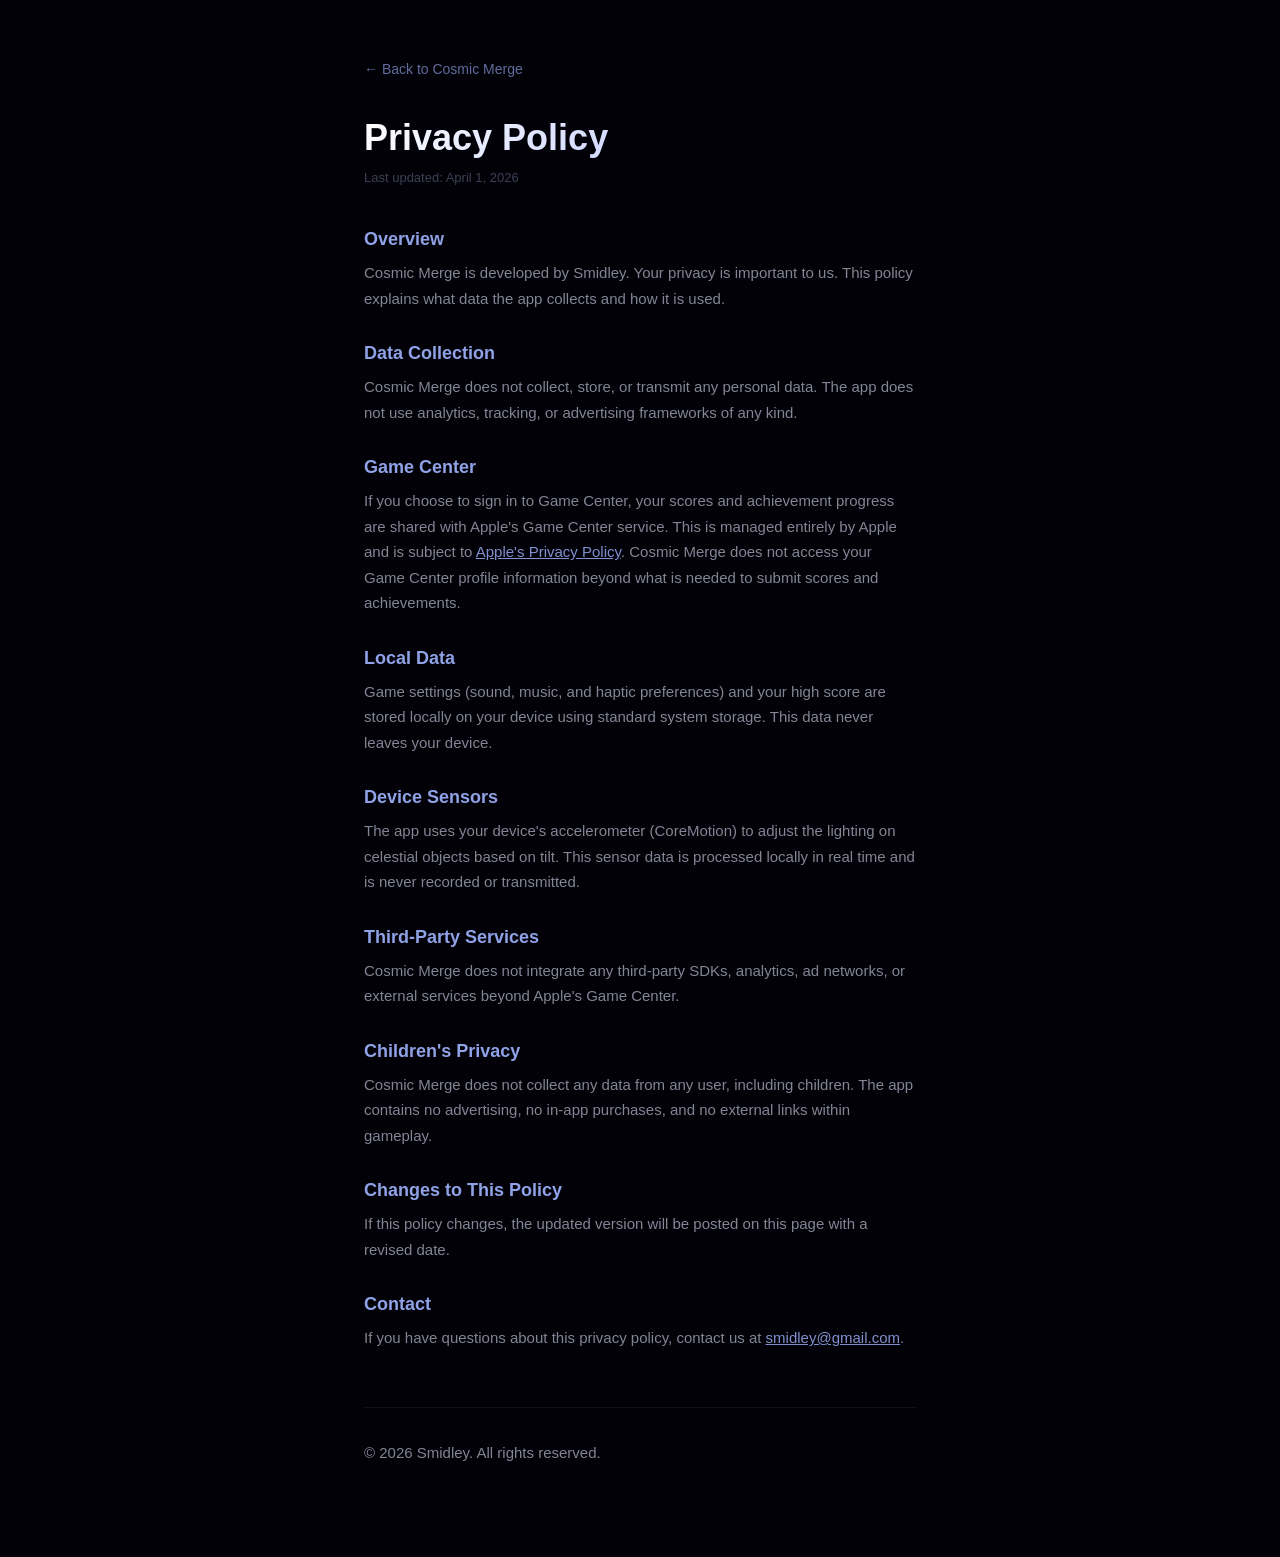
==== privacy.html @ 7b27122c "Add marketing, support, and privacy pages for Cosmic Merge" ====
<!DOCTYPE html>
<html lang="en">
<head>
    <meta charset="UTF-8">
    <meta name="viewport" content="width=device-width, initial-scale=1.0">
    <title>Privacy Policy - Cosmic Merge</title>
    <style>
        * { margin: 0; padding: 0; box-sizing: border-box; }

        body {
            font-family: -apple-system, BlinkMacSystemFont, 'Helvetica Neue', sans-serif;
            background: #020108;
            color: #e0e0f0;
            min-height: 100vh;
        }

        .container {
            max-width: 600px;
            margin: 0 auto;
            padding: 60px 24px 80px;
        }

        a.back {
            display: inline-block;
            color: rgba(160, 180, 255, 0.6);
            text-decoration: none;
            font-size: 14px;
            margin-bottom: 40px;
        }

        a.back:hover { color: rgba(180, 200, 255, 0.9); }

        h1 {
            font-size: 36px;
            font-weight: 700;
            margin-bottom: 8px;
            background: linear-gradient(135deg, #ffffff, #a0b0ff);
            -webkit-background-clip: text;
            -webkit-text-fill-color: transparent;
        }

        .updated {
            font-size: 13px;
            color: rgba(150, 160, 200, 0.4);
            margin-bottom: 40px;
        }

        h2 {
            font-size: 18px;
            font-weight: 600;
            color: rgba(160, 180, 255, 0.9);
            margin-top: 32px;
            margin-bottom: 10px;
        }

        p {
            font-size: 15px;
            line-height: 1.7;
            color: rgba(200, 205, 225, 0.65);
            margin-bottom: 12px;
        }

        footer {
            margin-top: 56px;
            padding-top: 32px;
            border-top: 1px solid rgba(255, 255, 255, 0.06);
            font-size: 13px;
            color: rgba(150, 160, 200, 0.4);
        }
    </style>
</head>
<body>
    <div class="container">
        <a class="back" href="index.html">&larr; Back to Cosmic Merge</a>

        <h1>Privacy Policy</h1>
        <p class="updated">Last updated: April 1, 2026</p>

        <h2>Overview</h2>
        <p>Cosmic Merge is developed by Smidley. Your privacy is important to us. This policy explains what data the app collects and how it is used.</p>

        <h2>Data Collection</h2>
        <p>Cosmic Merge does not collect, store, or transmit any personal data. The app does not use analytics, tracking, or advertising frameworks of any kind.</p>

        <h2>Game Center</h2>
        <p>If you choose to sign in to Game Center, your scores and achievement progress are shared with Apple's Game Center service. This is managed entirely by Apple and is subject to <a href="https://www.apple.com/legal/privacy/" style="color: rgba(160,180,255,0.8);">Apple's Privacy Policy</a>. Cosmic Merge does not access your Game Center profile information beyond what is needed to submit scores and achievements.</p>

        <h2>Local Data</h2>
        <p>Game settings (sound, music, and haptic preferences) and your high score are stored locally on your device using standard system storage. This data never leaves your device.</p>

        <h2>Device Sensors</h2>
        <p>The app uses your device's accelerometer (CoreMotion) to adjust the lighting on celestial objects based on tilt. This sensor data is processed locally in real time and is never recorded or transmitted.</p>

        <h2>Third-Party Services</h2>
        <p>Cosmic Merge does not integrate any third-party SDKs, analytics, ad networks, or external services beyond Apple's Game Center.</p>

        <h2>Children's Privacy</h2>
        <p>Cosmic Merge does not collect any data from any user, including children. The app contains no advertising, no in-app purchases, and no external links within gameplay.</p>

        <h2>Changes to This Policy</h2>
        <p>If this policy changes, the updated version will be posted on this page with a revised date.</p>

        <h2>Contact</h2>
        <p>If you have questions about this privacy policy, contact us at <a href="mailto:smidley@gmail.com" style="color: rgba(160,180,255,0.8);">smidley@gmail.com</a>.</p>

        <footer>
            <p>&copy; 2026 Smidley. All rights reserved.</p>
        </footer>
    </div>
</body>
</html>
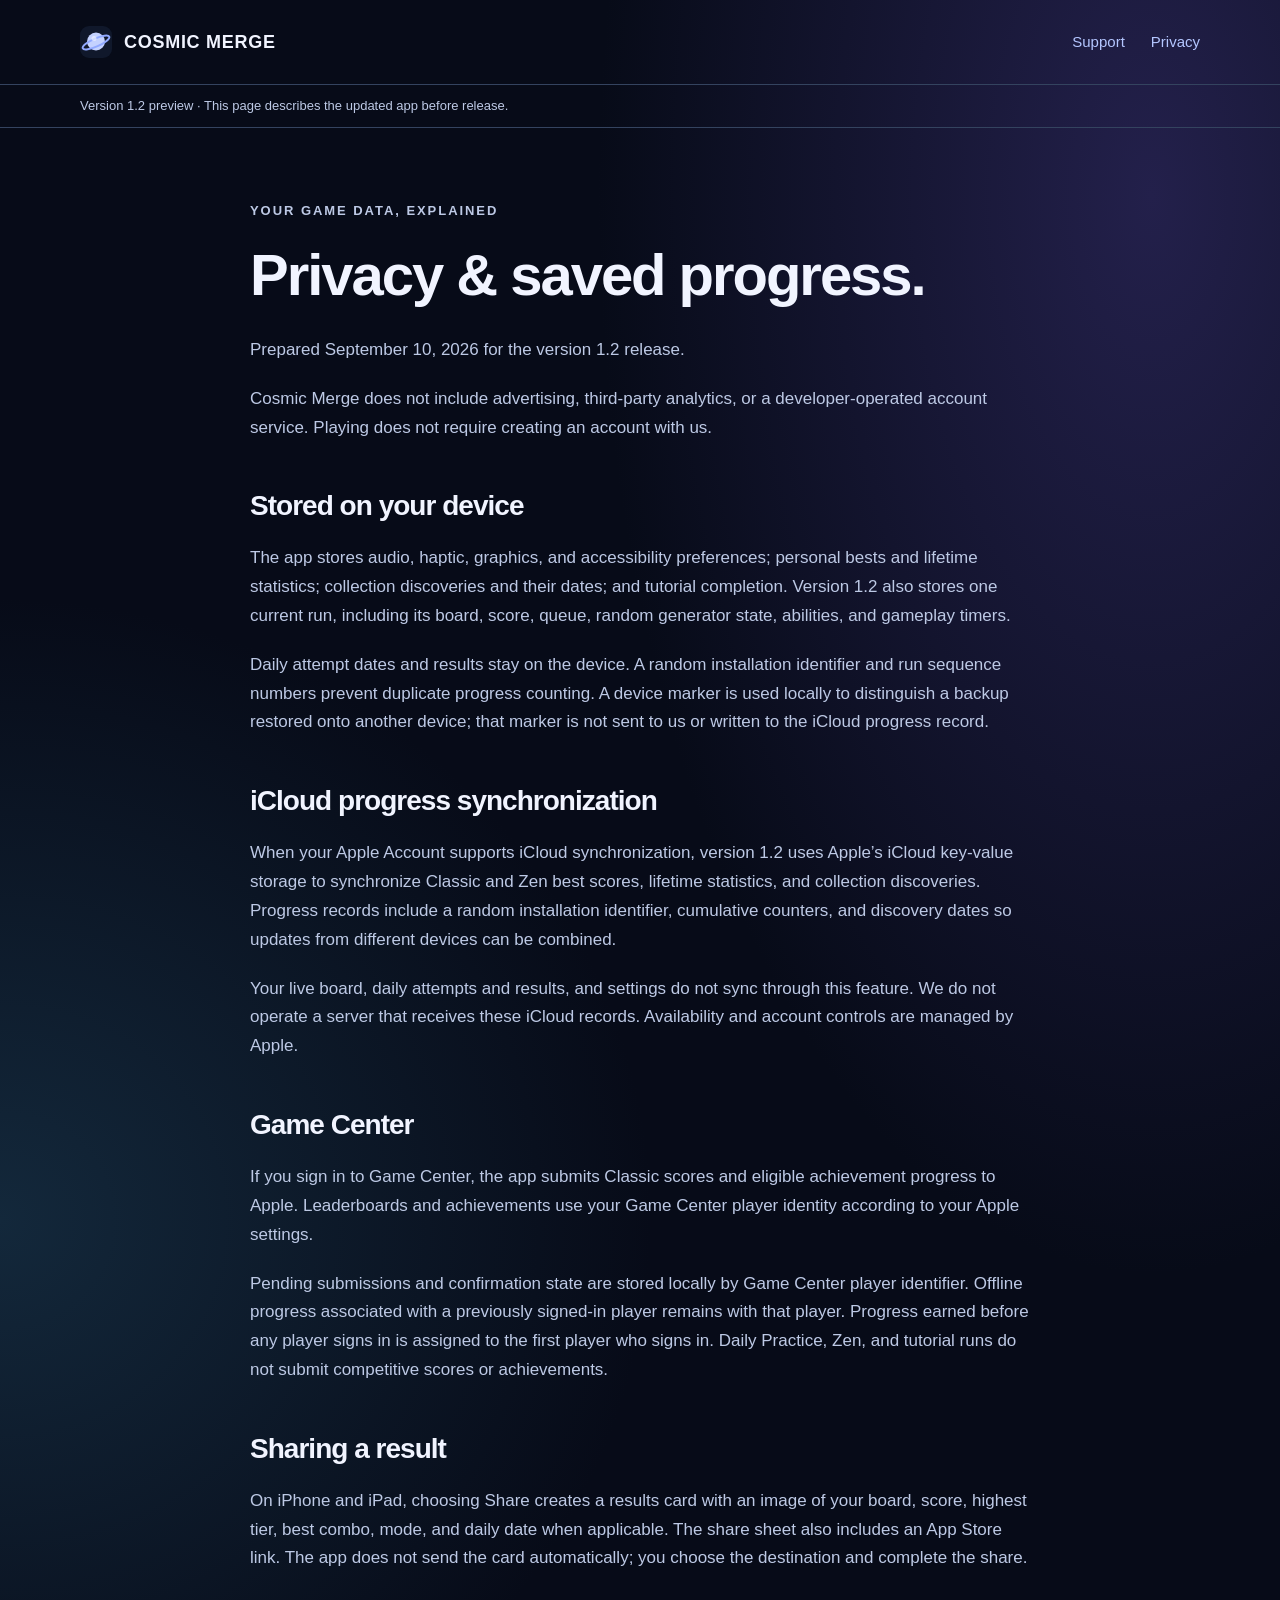
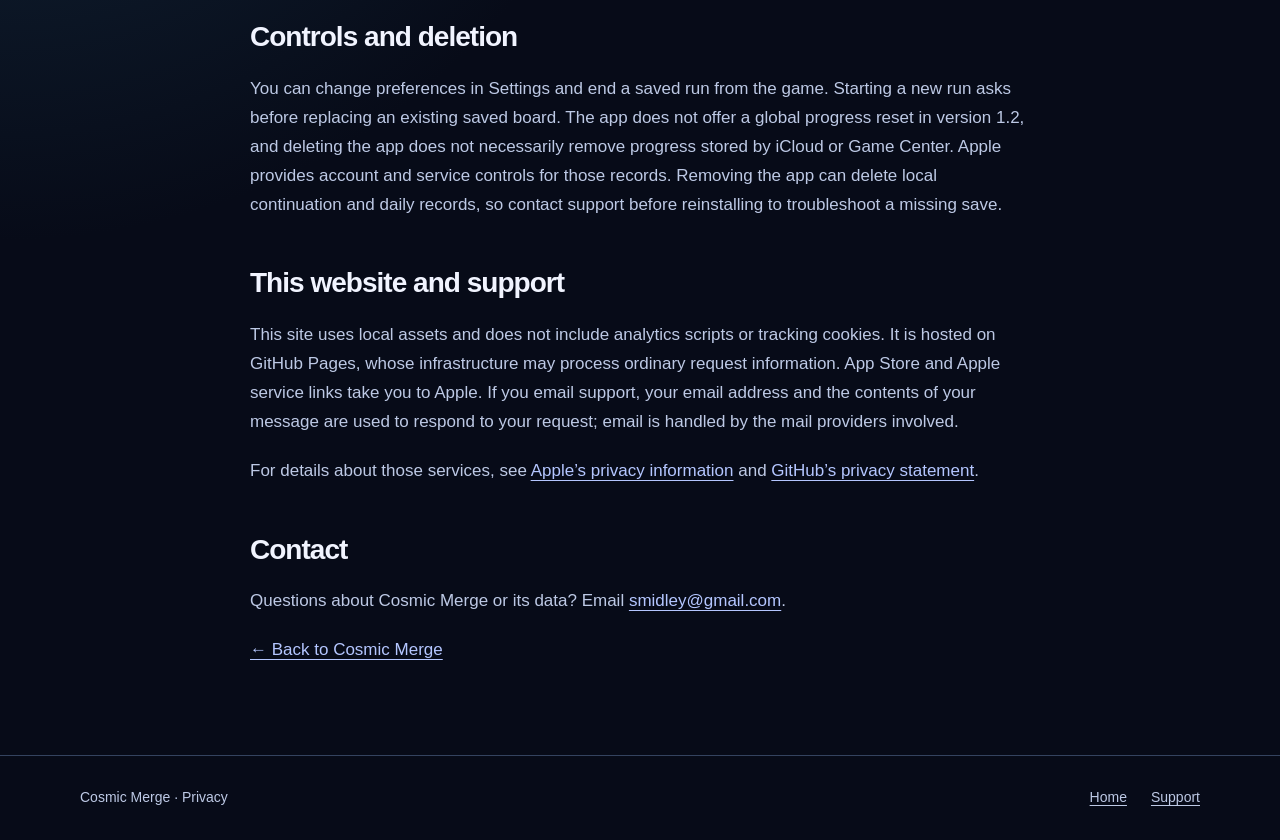
==== commit 414216b6: "Refresh Cosmic Merge site with gameplay, support, and release preview" ====
--- a/privacy.html
+++ b/privacy.html
@@ -1,111 +1,8 @@
-<!DOCTYPE html>
-<html lang="en">
-<head>
-    <meta charset="UTF-8">
-    <meta name="viewport" content="width=device-width, initial-scale=1.0">
-    <title>Privacy Policy - Cosmic Merge</title>
-    <style>
-        * { margin: 0; padding: 0; box-sizing: border-box; }
-
-        body {
-            font-family: -apple-system, BlinkMacSystemFont, 'Helvetica Neue', sans-serif;
-            background: #020108;
-            color: #e0e0f0;
-            min-height: 100vh;
-        }
-
-        .container {
-            max-width: 600px;
-            margin: 0 auto;
-            padding: 60px 24px 80px;
-        }
-
-        a.back {
-            display: inline-block;
-            color: rgba(160, 180, 255, 0.6);
-            text-decoration: none;
-            font-size: 14px;
-            margin-bottom: 40px;
-        }
-
-        a.back:hover { color: rgba(180, 200, 255, 0.9); }
-
-        h1 {
-            font-size: 36px;
-            font-weight: 700;
-            margin-bottom: 8px;
-            background: linear-gradient(135deg, #ffffff, #a0b0ff);
-            -webkit-background-clip: text;
-            -webkit-text-fill-color: transparent;
-        }
-
-        .updated {
-            font-size: 13px;
-            color: rgba(150, 160, 200, 0.4);
-            margin-bottom: 40px;
-        }
-
-        h2 {
-            font-size: 18px;
-            font-weight: 600;
-            color: rgba(160, 180, 255, 0.9);
-            margin-top: 32px;
-            margin-bottom: 10px;
-        }
-
-        p {
-            font-size: 15px;
-            line-height: 1.7;
-            color: rgba(200, 205, 225, 0.65);
-            margin-bottom: 12px;
-        }
-
-        footer {
-            margin-top: 56px;
-            padding-top: 32px;
-            border-top: 1px solid rgba(255, 255, 255, 0.06);
-            font-size: 13px;
-            color: rgba(150, 160, 200, 0.4);
-        }
-    </style>
-</head>
-<body>
-    <div class="container">
-        <a class="back" href="index.html">&larr; Back to Cosmic Merge</a>
-
-        <h1>Privacy Policy</h1>
-        <p class="updated">Last updated: April 1, 2026</p>
-
-        <h2>Overview</h2>
-        <p>Cosmic Merge is developed by Smidley. Your privacy is important to us. This policy explains what data the app collects and how it is used.</p>
-
-        <h2>Data Collection</h2>
-        <p>Cosmic Merge does not collect, store, or transmit any personal data. The app does not use analytics, tracking, or advertising frameworks of any kind.</p>
-
-        <h2>Game Center</h2>
-        <p>If you choose to sign in to Game Center, your scores and achievement progress are shared with Apple's Game Center service. This is managed entirely by Apple and is subject to <a href="https://www.apple.com/legal/privacy/" style="color: rgba(160,180,255,0.8);">Apple's Privacy Policy</a>. Cosmic Merge does not access your Game Center profile information beyond what is needed to submit scores and achievements.</p>
-
-        <h2>Local Data</h2>
-        <p>Game settings (sound, music, and haptic preferences) and your high score are stored locally on your device using standard system storage. This data never leaves your device.</p>
-
-        <h2>Device Sensors</h2>
-        <p>The app uses your device's accelerometer (CoreMotion) to adjust the lighting on celestial objects based on tilt. This sensor data is processed locally in real time and is never recorded or transmitted.</p>
-
-        <h2>Third-Party Services</h2>
-        <p>Cosmic Merge does not integrate any third-party SDKs, analytics, ad networks, or external services beyond Apple's Game Center.</p>
-
-        <h2>Children's Privacy</h2>
-        <p>Cosmic Merge does not collect any data from any user, including children. The app contains no advertising, no in-app purchases, and no external links within gameplay.</p>
-
-        <h2>Changes to This Policy</h2>
-        <p>If this policy changes, the updated version will be posted on this page with a revised date.</p>
-
-        <h2>Contact</h2>
-        <p>If you have questions about this privacy policy, contact us at <a href="mailto:smidley@gmail.com" style="color: rgba(160,180,255,0.8);">smidley@gmail.com</a>.</p>
-
-        <footer>
-            <p>&copy; 2026 Smidley. All rights reserved.</p>
-        </footer>
-    </div>
-</body>
-</html>
+<!doctype html><html lang="en"><head><meta charset="utf-8"><meta name="viewport" content="width=device-width,initial-scale=1"><title>Cosmic Merge — Privacy and saved data</title><meta name="description" content="How Cosmic Merge stores local saves, synchronizes progress with iCloud, and uses Apple Game Center."><link rel="canonical" href="https://smidley.github.io/cosmic-merge-site/privacy.html"><link rel="icon" href="assets/favicon.svg" type="image/svg+xml"><link rel="stylesheet" href="assets/site.css?v=1.2.0"><meta property="og:title" content="Cosmic Merge Privacy"><meta property="og:description" content="Your game data, explained."><meta property="og:image" content="https://smidley.github.io/cosmic-merge-site/assets/gameplay-tv.jpeg"><meta name="twitter:card" content="summary_large_image"></head><body><a class="skip" href="#main">Skip to content</a><header><nav class="wrap" aria-label="Main navigation"><a class="brand" href="./"><img src="assets/favicon.svg" width="32" height="32" alt="">COSMIC MERGE</a><div class="links"><a href="support.html">Support</a><a href="privacy.html" aria-current="page">Privacy</a></div></nav></header><div class="preview"><div class="wrap">Version 1.2 preview · This page describes the updated app before release.</div></div><main id="main" class="wrap article"><p class="eyebrow">Your game data, explained</p><h1>Privacy & saved progress.</h1><p>Prepared September 10, 2026 for the version 1.2 release.</p><p>Cosmic Merge does not include advertising, third-party analytics, or a developer-operated account service. Playing does not require creating an account with us.</p>
+<h2>Stored on your device</h2><p>The app stores audio, haptic, graphics, and accessibility preferences; personal bests and lifetime statistics; collection discoveries and their dates; and tutorial completion. Version 1.2 also stores one current run, including its board, score, queue, random generator state, abilities, and gameplay timers.</p><p>Daily attempt dates and results stay on the device. A random installation identifier and run sequence numbers prevent duplicate progress counting. A device marker is used locally to distinguish a backup restored onto another device; that marker is not sent to us or written to the iCloud progress record.</p>
+<h2>iCloud progress synchronization</h2><p>When your Apple Account supports iCloud synchronization, version 1.2 uses Apple’s iCloud key-value storage to synchronize Classic and Zen best scores, lifetime statistics, and collection discoveries. Progress records include a random installation identifier, cumulative counters, and discovery dates so updates from different devices can be combined.</p><p>Your live board, daily attempts and results, and settings do not sync through this feature. We do not operate a server that receives these iCloud records. Availability and account controls are managed by Apple.</p>
+<h2>Game Center</h2><p>If you sign in to Game Center, the app submits Classic scores and eligible achievement progress to Apple. Leaderboards and achievements use your Game Center player identity according to your Apple settings.</p><p>Pending submissions and confirmation state are stored locally by Game Center player identifier. Offline progress associated with a previously signed-in player remains with that player. Progress earned before any player signs in is assigned to the first player who signs in. Daily Practice, Zen, and tutorial runs do not submit competitive scores or achievements.</p>
+<h2>Sharing a result</h2><p>On iPhone and iPad, choosing Share creates a results card with an image of your board, score, highest tier, best combo, mode, and daily date when applicable. The share sheet also includes an App Store link. The app does not send the card automatically; you choose the destination and complete the share.</p>
+<h2>Controls and deletion</h2><p>You can change preferences in Settings and end a saved run from the game. Starting a new run asks before replacing an existing saved board. The app does not offer a global progress reset in version 1.2, and deleting the app does not necessarily remove progress stored by iCloud or Game Center. Apple provides account and service controls for those records. Removing the app can delete local continuation and daily records, so contact support before reinstalling to troubleshoot a missing save.</p>
+<h2>This website and support</h2><p>This site uses local assets and does not include analytics scripts or tracking cookies. It is hosted on GitHub Pages, whose infrastructure may process ordinary request information. App Store and Apple service links take you to Apple. If you email support, your email address and the contents of your message are used to respond to your request; email is handled by the mail providers involved.</p><p>For details about those services, see <a href="https://www.apple.com/legal/privacy/">Apple’s privacy information</a> and <a href="https://docs.github.com/en/site-policy/privacy-policies/github-general-privacy-statement">GitHub’s privacy statement</a>.</p>
+<h2>Contact</h2><p>Questions about Cosmic Merge or its data? Email <a href="mailto:smidley@gmail.com">smidley@gmail.com</a>.</p><p><a href="./">← Back to Cosmic Merge</a></p></main><footer><div class="wrap footer-row"><span>Cosmic Merge · Privacy</span><div><a href="./">Home</a><a href="support.html">Support</a></div></div></footer></body></html>
--- a/assets/site.css
+++ b/assets/site.css
@@ -0,0 +1 @@
+:root{color-scheme:dark;--bg:#070b18;--panel:#10182b;--text:#f1f4ff;--muted:#bdc9e5;--accent:#b4c6ff;--line:#34435f;--button:#c4d2ff;--ink:#10162b}*{box-sizing:border-box}html{scroll-behavior:smooth}body{margin:0;background:radial-gradient(ellipse at 90% 8%,#23204b 0,transparent 34%),radial-gradient(ellipse at 0 50%,#13283b 0,transparent 36%),var(--bg);color:var(--text);font:17px/1.7 -apple-system,BlinkMacSystemFont,"Segoe UI",sans-serif}a{color:var(--accent);text-underline-offset:.24em}a:hover{color:#fff}a:focus-visible,summary:focus-visible,[tabindex]:focus-visible{outline:3px solid #f7de98;outline-offset:6px;border-radius:4px}img{display:block;max-width:100%;height:auto}.wrap{width:min(1120px,calc(100% - 48px));margin:auto}.skip{position:absolute;top:-80px;left:16px;padding:12px;background:var(--button);color:var(--ink);z-index:5}.skip:focus{top:12px}header{padding:26px 0;border-bottom:1px solid var(--line)}nav{display:flex;align-items:center;justify-content:space-between;gap:24px;flex-wrap:wrap}.brand{color:var(--text);font-size:18px;font-weight:750;text-decoration:none;letter-spacing:.04em;display:flex;gap:12px;align-items:center}.brand img{width:32px;height:32px}.links{display:flex;gap:26px;align-items:center;font-size:15px}.links a{text-decoration:none}.preview{font-size:13px;color:var(--muted);padding:10px 0;border-bottom:1px solid var(--line)}.hero{display:grid;grid-template-columns:1.1fr .9fr;align-items:center;gap:64px;padding:88px 0 80px}.eyebrow{color:var(--accent);font-size:13px;font-weight:700;letter-spacing:.15em;text-transform:uppercase;margin:0 0 20px}h1,h2,h3{line-height:1.13;letter-spacing:-.035em}h1{font-size:clamp(44px,6vw,76px);margin:0 0 28px;max-width:680px;font-weight:750}h2{font-size:clamp(32px,4vw,46px);margin:0 0 22px}h3{font-size:23px;margin:0 0 14px}p{margin:0 0 20px}.lede{font-size:20px;max-width:560px;color:var(--muted)}.actions{display:flex;gap:18px;flex-wrap:wrap;align-items:center;margin:32px 0 24px}.button{display:inline-flex;min-height:48px;align-items:center;justify-content:center;padding:12px 24px;border-radius:12px;background:var(--button);color:var(--ink);font-weight:750;text-decoration:none}.button:hover{background:#e2e8ff;color:var(--ink)}.quiet{font-size:14px;color:var(--muted)}.phone{max-width:320px;margin:0 auto;padding:9px;background:#070914;border:1px solid #5a6785;border-radius:40px;box-shadow:0 32px 90px #0007,0 0 110px #7182f51c}.phone img{border-radius:31px;width:100%}figure{margin:0}figcaption{font-size:12px;color:var(--muted);text-align:center;margin:15px auto 0;max-width:350px}.section{padding:86px 0;border-top:1px solid var(--line)}.section-intro{max-width:650px;margin-bottom:38px;color:var(--muted)}.steps{display:grid;grid-template-columns:repeat(3,1fr);gap:32px;counter-reset:steps}.step{padding:28px 0}.step:before{counter-increment:steps;content:"0" counter(steps);display:block;color:#c5d5ff;font-size:13px;font-weight:750;margin-bottom:24px}.step p,.card p{color:var(--muted);margin:0}.cards{display:grid;grid-template-columns:repeat(2,1fr);gap:20px}.card{background:linear-gradient(145deg,#141c34,#0c1325);border:1px solid var(--line);border-radius:20px;padding:32px}.tag{font-size:12px;color:#c9d7ff;border:1px solid #697aa4;padding:4px 9px;border-radius:20px;display:inline-block;margin-bottom:20px}.split{display:grid;grid-template-columns:1fr 1fr;gap:60px;align-items:center}.tv{border:1px solid #6e7999;border-radius:16px;padding:7px;background:#050713;box-shadow:0 20px 70px #0006}.tv img{border-radius:9px}.tier-list{padding:0;list-style:none;display:flex;gap:10px;flex-wrap:wrap;margin:28px 0 0}.tier-list li{padding:7px 13px;border:1px solid var(--line);border-radius:30px;font-size:14px;color:var(--muted)}.closing{text-align:center;padding:90px 0}.closing h2{margin-bottom:26px}.closing .actions{justify-content:center}footer{border-top:1px solid var(--line);padding:30px 0;font-size:14px;color:var(--muted)}.footer-row{display:flex;justify-content:space-between;gap:20px;flex-wrap:wrap}.footer-row div{display:flex;gap:24px}.article{max-width:780px;margin:72px auto 90px}.article h1{font-size:clamp(40px,6vw,58px)}.article h2{font-size:28px;margin-top:48px}.article p,.article li{color:var(--muted)}.article ul{padding-left:22px}.article li{margin-bottom:12px}.note{border-left:3px solid var(--accent);padding:16px 22px;background:var(--panel);border-radius:0 12px 12px 0;margin:24px 0}details{border-bottom:1px solid var(--line);padding:23px 0}summary{font-size:20px;font-weight:650;cursor:pointer;color:var(--text)}details p{margin-top:18px}table{width:100%;border-collapse:collapse;margin:26px 0;font-size:15px}th,td{text-align:left;vertical-align:top;padding:14px;border-bottom:1px solid var(--line)}th{color:var(--text)}td{color:var(--muted)}.table-scroll{overflow-x:auto;overscroll-behavior-x:contain}.table-scroll table{min-width:680px}.table-hint{font-size:14px}code{color:#e0e7ff;font-size:.9em}.footer-row a{color:var(--muted)}@media(max-width:760px){.wrap{width:calc(100% - 36px)}header{padding:20px 0}.links{gap:18px;font-size:14px}.brand{font-size:16px}.hero{grid-template-columns:1fr;gap:46px;padding:55px 0}.hero h1{max-width:550px}.phone{max-width:275px}.steps,.cards,.split{grid-template-columns:1fr}.steps{gap:0}.step{padding:22px 0}.section{padding:60px 0}.split{gap:34px}.article{margin-top:50px}.card{padding:26px}.lede{font-size:18px}}@media(prefers-reduced-motion:reduce){html{scroll-behavior:auto}*,*:before,*:after{animation:none!important;transition:none!important}}
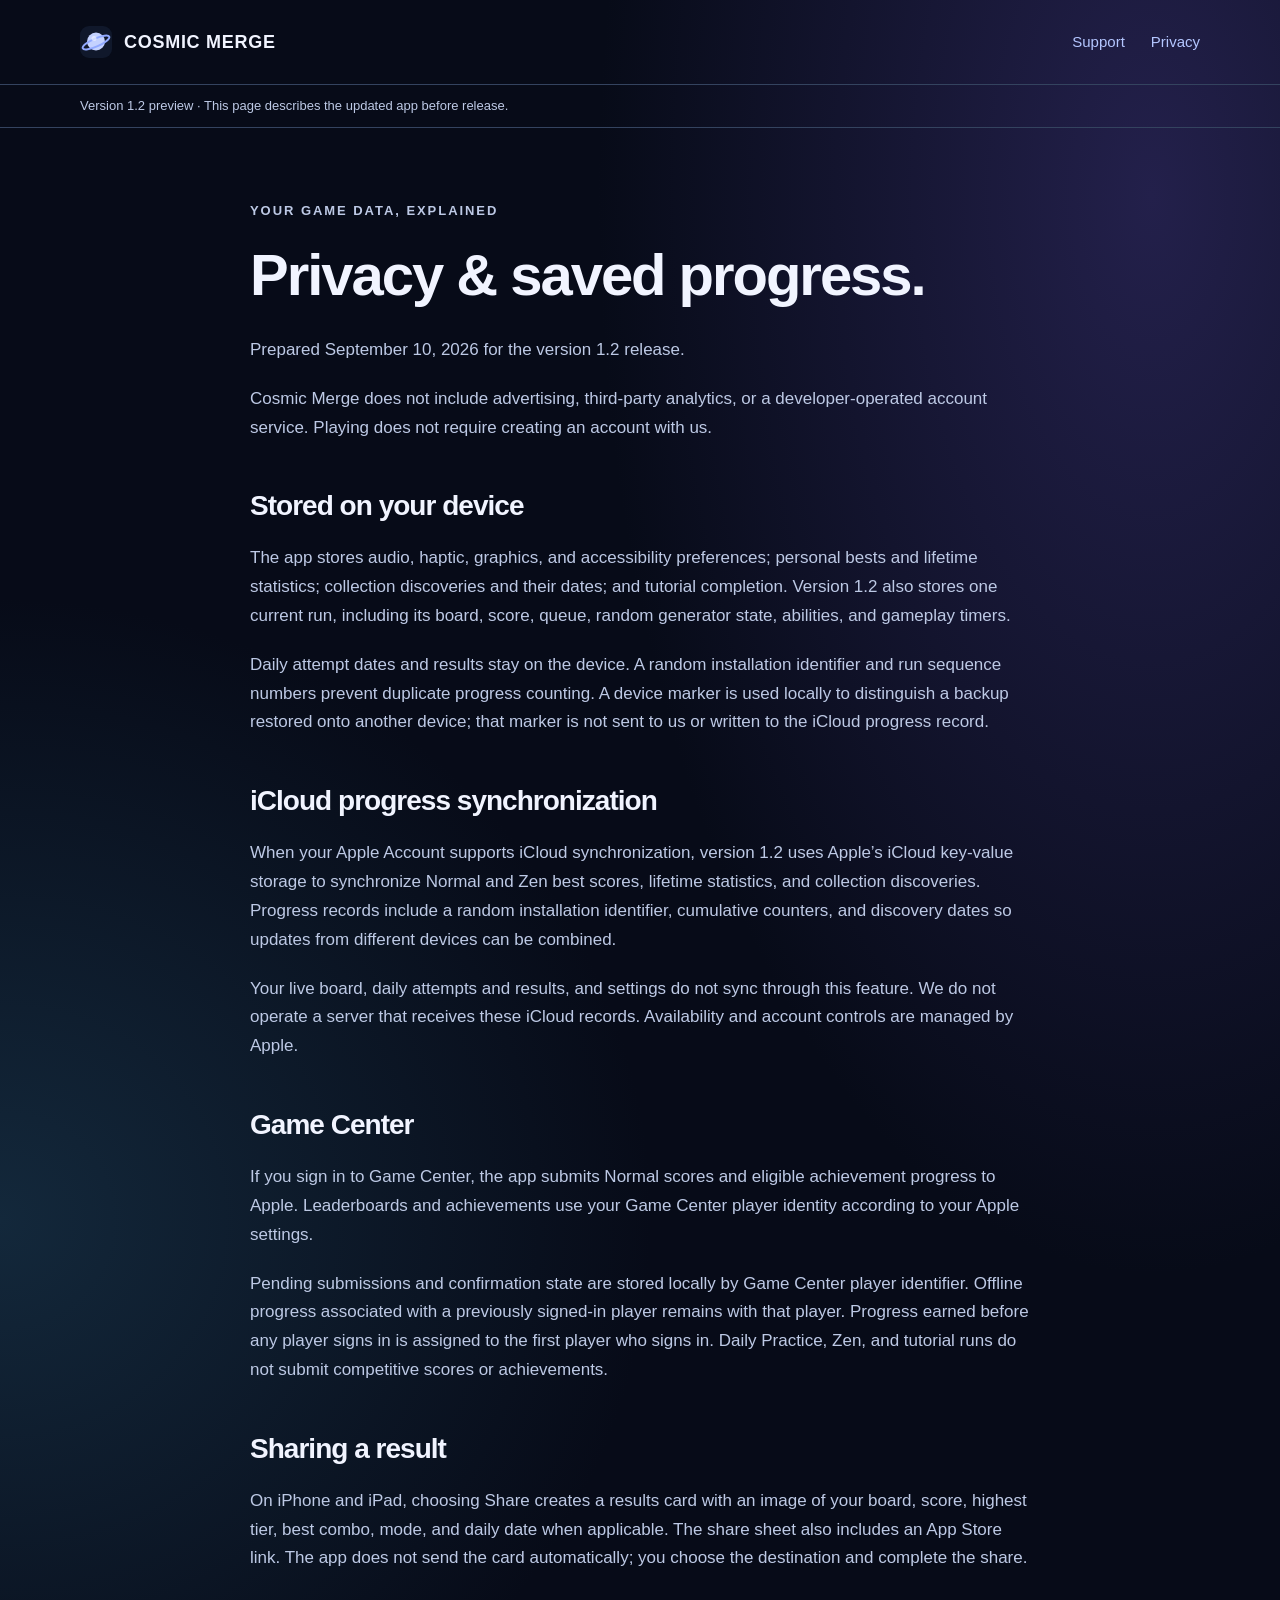
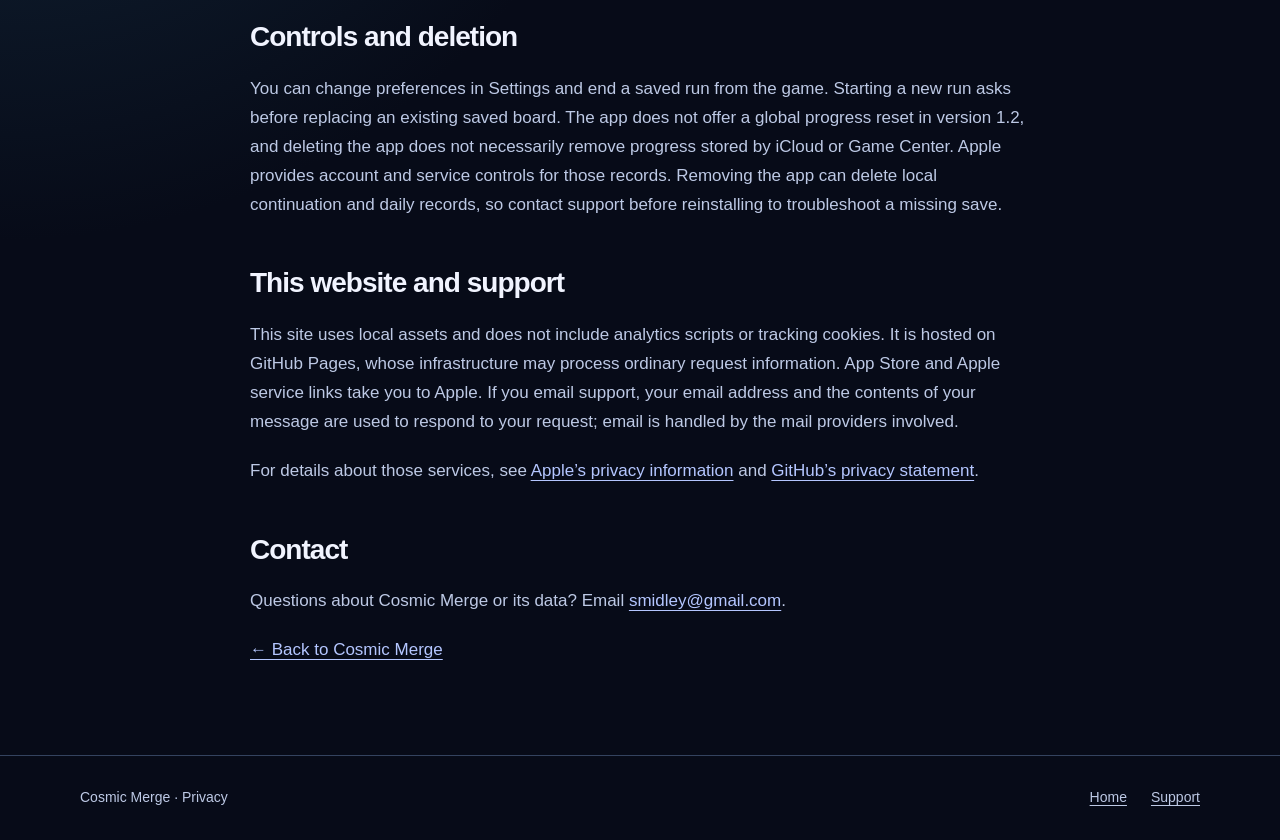
==== commit 7aeffac6: "Update Normal mode copy and gameplay previews" ====
--- a/privacy.html
+++ b/privacy.html
@@ -1,7 +1,7 @@
 <!doctype html><html lang="en"><head><meta charset="utf-8"><meta name="viewport" content="width=device-width,initial-scale=1"><title>Cosmic Merge — Privacy and saved data</title><meta name="description" content="How Cosmic Merge stores local saves, synchronizes progress with iCloud, and uses Apple Game Center."><link rel="canonical" href="https://smidley.github.io/cosmic-merge-site/privacy.html"><link rel="icon" href="assets/favicon.svg" type="image/svg+xml"><link rel="stylesheet" href="assets/site.css?v=1.2.0"><meta property="og:title" content="Cosmic Merge Privacy"><meta property="og:description" content="Your game data, explained."><meta property="og:image" content="https://smidley.github.io/cosmic-merge-site/assets/gameplay-tv.jpeg"><meta name="twitter:card" content="summary_large_image"></head><body><a class="skip" href="#main">Skip to content</a><header><nav class="wrap" aria-label="Main navigation"><a class="brand" href="./"><img src="assets/favicon.svg" width="32" height="32" alt="">COSMIC MERGE</a><div class="links"><a href="support.html">Support</a><a href="privacy.html" aria-current="page">Privacy</a></div></nav></header><div class="preview"><div class="wrap">Version 1.2 preview · This page describes the updated app before release.</div></div><main id="main" class="wrap article"><p class="eyebrow">Your game data, explained</p><h1>Privacy & saved progress.</h1><p>Prepared September 10, 2026 for the version 1.2 release.</p><p>Cosmic Merge does not include advertising, third-party analytics, or a developer-operated account service. Playing does not require creating an account with us.</p>
 <h2>Stored on your device</h2><p>The app stores audio, haptic, graphics, and accessibility preferences; personal bests and lifetime statistics; collection discoveries and their dates; and tutorial completion. Version 1.2 also stores one current run, including its board, score, queue, random generator state, abilities, and gameplay timers.</p><p>Daily attempt dates and results stay on the device. A random installation identifier and run sequence numbers prevent duplicate progress counting. A device marker is used locally to distinguish a backup restored onto another device; that marker is not sent to us or written to the iCloud progress record.</p>
-<h2>iCloud progress synchronization</h2><p>When your Apple Account supports iCloud synchronization, version 1.2 uses Apple’s iCloud key-value storage to synchronize Classic and Zen best scores, lifetime statistics, and collection discoveries. Progress records include a random installation identifier, cumulative counters, and discovery dates so updates from different devices can be combined.</p><p>Your live board, daily attempts and results, and settings do not sync through this feature. We do not operate a server that receives these iCloud records. Availability and account controls are managed by Apple.</p>
-<h2>Game Center</h2><p>If you sign in to Game Center, the app submits Classic scores and eligible achievement progress to Apple. Leaderboards and achievements use your Game Center player identity according to your Apple settings.</p><p>Pending submissions and confirmation state are stored locally by Game Center player identifier. Offline progress associated with a previously signed-in player remains with that player. Progress earned before any player signs in is assigned to the first player who signs in. Daily Practice, Zen, and tutorial runs do not submit competitive scores or achievements.</p>
+<h2>iCloud progress synchronization</h2><p>When your Apple Account supports iCloud synchronization, version 1.2 uses Apple’s iCloud key-value storage to synchronize Normal and Zen best scores, lifetime statistics, and collection discoveries. Progress records include a random installation identifier, cumulative counters, and discovery dates so updates from different devices can be combined.</p><p>Your live board, daily attempts and results, and settings do not sync through this feature. We do not operate a server that receives these iCloud records. Availability and account controls are managed by Apple.</p>
+<h2>Game Center</h2><p>If you sign in to Game Center, the app submits Normal scores and eligible achievement progress to Apple. Leaderboards and achievements use your Game Center player identity according to your Apple settings.</p><p>Pending submissions and confirmation state are stored locally by Game Center player identifier. Offline progress associated with a previously signed-in player remains with that player. Progress earned before any player signs in is assigned to the first player who signs in. Daily Practice, Zen, and tutorial runs do not submit competitive scores or achievements.</p>
 <h2>Sharing a result</h2><p>On iPhone and iPad, choosing Share creates a results card with an image of your board, score, highest tier, best combo, mode, and daily date when applicable. The share sheet also includes an App Store link. The app does not send the card automatically; you choose the destination and complete the share.</p>
 <h2>Controls and deletion</h2><p>You can change preferences in Settings and end a saved run from the game. Starting a new run asks before replacing an existing saved board. The app does not offer a global progress reset in version 1.2, and deleting the app does not necessarily remove progress stored by iCloud or Game Center. Apple provides account and service controls for those records. Removing the app can delete local continuation and daily records, so contact support before reinstalling to troubleshoot a missing save.</p>
 <h2>This website and support</h2><p>This site uses local assets and does not include analytics scripts or tracking cookies. It is hosted on GitHub Pages, whose infrastructure may process ordinary request information. App Store and Apple service links take you to Apple. If you email support, your email address and the contents of your message are used to respond to your request; email is handled by the mail providers involved.</p><p>For details about those services, see <a href="https://www.apple.com/legal/privacy/">Apple’s privacy information</a> and <a href="https://docs.github.com/en/site-policy/privacy-policies/github-general-privacy-statement">GitHub’s privacy statement</a>.</p>
